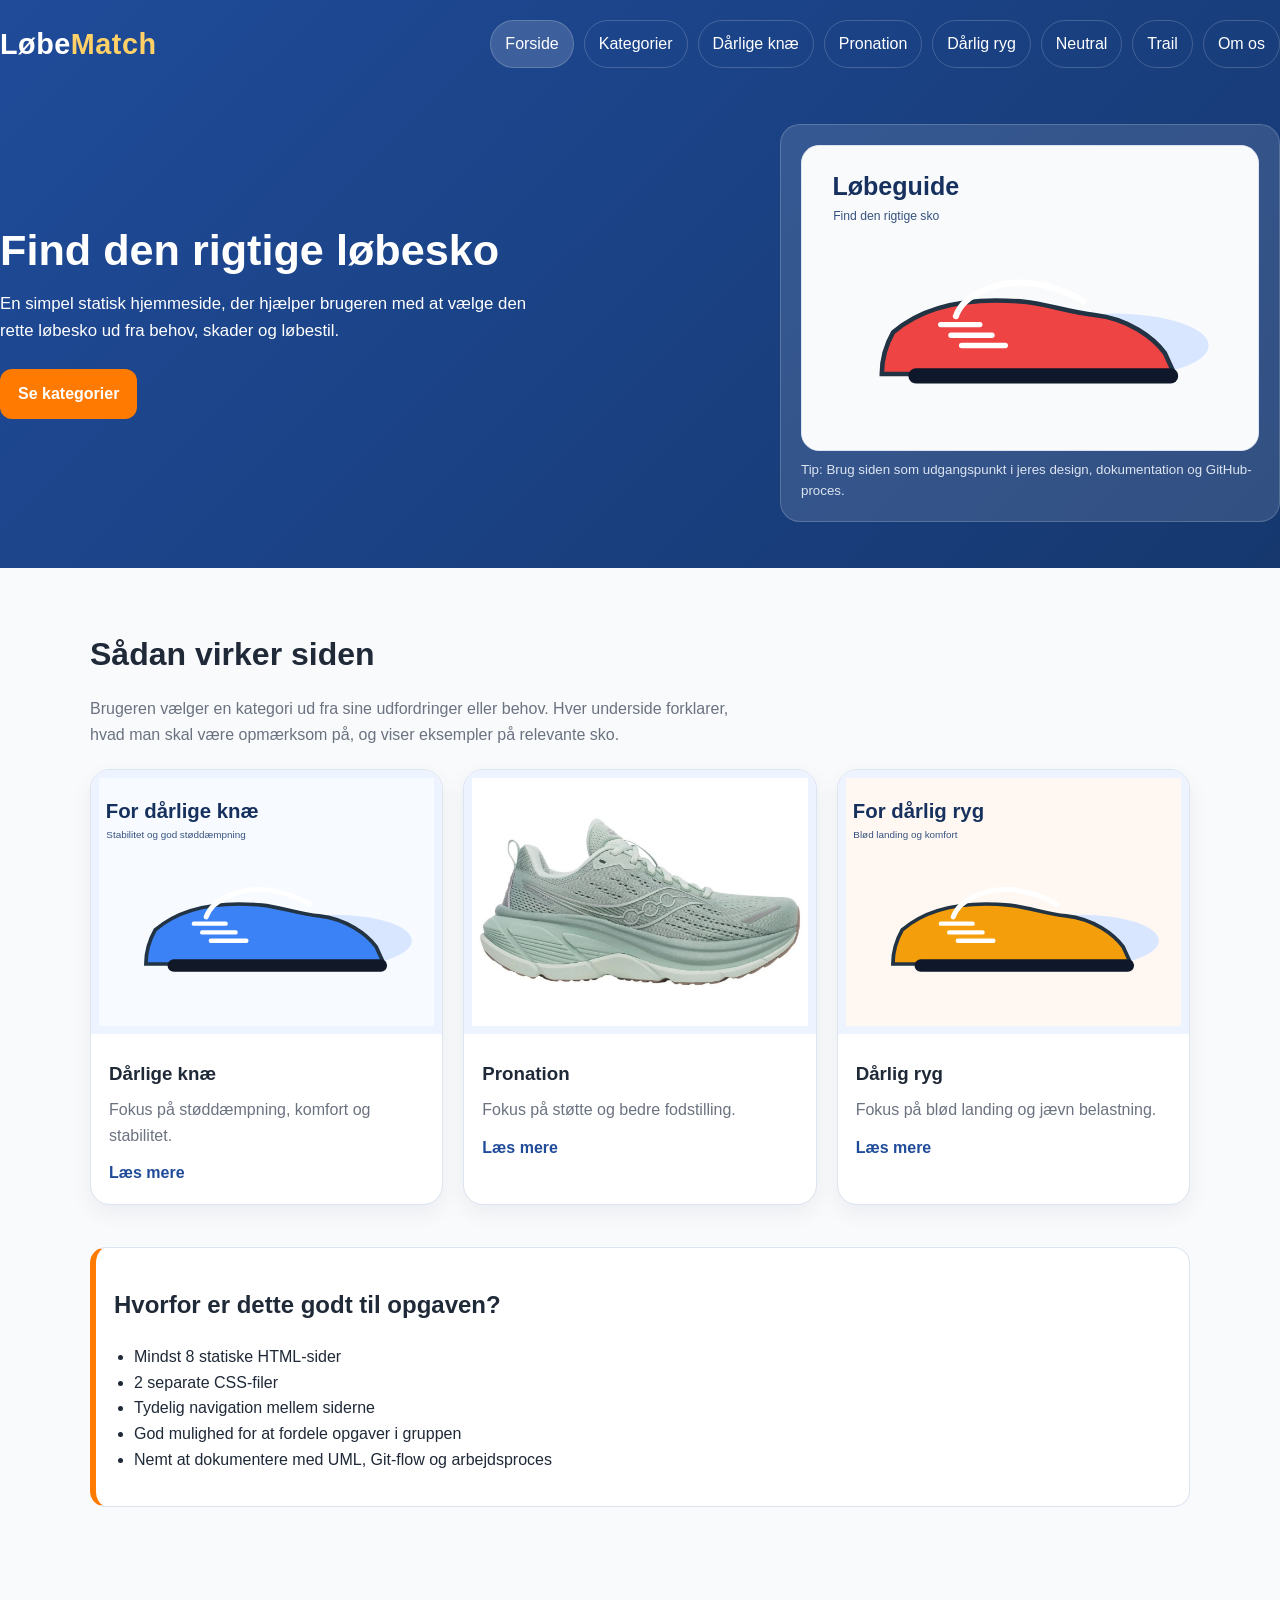
==== loebeguide_site/index.html @ 77e71f6b "lp" ====
<!DOCTYPE html>
<html lang="da">
<head>
  <meta charset="UTF-8">
  <meta name="viewport" content="width=device-width, initial-scale=1.0">
  <title>Find den rigtige løbesko | LøbeMatch</title>
  <link rel="stylesheet" href="style.css">
  <link rel="stylesheet" href="cards.css">
</head>
<body>
  <header>
    <div class="containerLORTEPROGRAM">
      <div class="topbar">
        <div class="logo">Løbe<span>Match</span></div>
        <nav> 
          <ul>
            <li><a href="index.html" class="active">Forside</a></li>
            <li><a href="kategorier.html">Kategorier</a></li>
            <li><a href="knae.html">Dårlige knæ</a></li>
            <li><a href="pronation.html">Pronation</a></li>
            <li><a href="ryg.html">Dårlig ryg</a></li>
            <li><a href="neutral.html">Neutral</a></li>
            <li><a href="trail.html">Trail</a></li>
            <li><a href="om-os.html">Om os</a></li>
          </ul>
        </nav>
      </div>
      <div class="hero">
        <div>
          <h1>Find den rigtige løbesko</h1>
          <p>En simpel statisk hjemmeside, der hjælper brugeren med at vælge den rette løbesko ud fra behov, skader og løbestil.</p>
          <div class="cta-row">
            <a class="btn btn-primary" href="kategorier.html">Se kategorier</a>
          </div>
        </div>
        <div class="hero-box">
          <img class="responsive" src="images/shoe-allround.svg" alt="Illustration af løbesko">
          <small class="note">Tip: Brug siden som udgangspunkt i jeres design, dokumentation og GitHub-proces.</small>
        </div>
      </div>
    </div>
  </header>
  <main class="container">
    
<section>
  <h2 class="section-title">Sådan virker siden</h2>
  <p class="lead">Brugeren vælger en kategori ud fra sine udfordringer eller behov. Hver underside forklarer, hvad man skal være opmærksom på, og viser eksempler på relevante sko.</p>
  <div class="grid">
    <article class="card">
      <img src="images/shoe-knae.svg" alt="Løbesko til dårlige knæ">
      <div class="card-content">
        <h3>Dårlige knæ</h3>
        <p>Fokus på støddæmpning, komfort og stabilitet.</p>
        <a href="knae.html">Læs mere</a>
      </div>
    </article>
    <article class="card">
      <img src="images/pronation1.jpeg" alt="Løbesko til pronation">
      <div class="card-content">
        <h3>Pronation</h3>
        <p>Fokus på støtte og bedre fodstilling.</p>
        <a href="pronation.html">Læs mere</a>
      </div>
    </article>
    <article class="card">
      <img src="images/shoe-ryg.svg" alt="Løbesko til dårlig ryg">
      <div class="card-content">
        <h3>Dårlig ryg</h3>
        <p>Fokus på blød landing og jævn belastning.</p>
        <a href="ryg.html">Læs mere</a>
      </div>
    </article>
  </div>
</section>
<section class="info-box">
  <h2>Hvorfor er dette godt til opgaven?</h2>
  <ul class="checklist">
    <li>Mindst 8 statiske HTML-sider</li>
    <li>2 separate CSS-filer</li>
    <li>Tydelig navigation mellem siderne</li>
    <li>God mulighed for at fordele opgaver i gruppen</li>
    <li>Nemt at dokumentere med UML, Git-flow og arbejdsproces</li>
  </ul>
</section>
  </main>
  <footer>
    <div class="container">
    </div>
  </footer>
</body>
</html>
---- loebeguide_site/style.css ----
:root{
  --primary:#1f4b99;
  --secondary:#e9f1ff;
  --accent:#ff7a00;
  --text:#1f2937;
  --muted:#6b7280;
  --bg:#f8fafc;
  --white:#ffffff;
  --success:#2e7d32;
  --border:#dbe4f0;
}
*{box-sizing:border-box}
html{scroll-behavior:smooth}
body{
  margin:0;
  font-family:Arial, Helvetica, sans-serif;
  color:var(--text);
  background:var(--bg);
  line-height:1.6;
}
header{
  background:linear-gradient(135deg,var(--primary),#16386f);
  color:var(--white);
  padding:20px 0 0;
}
.container{width:min(1100px,92%);margin:0 auto}
.topbar{
  display:flex;justify-content:space-between;align-items:center;gap:20px;padding-bottom:18px;
}
.logo{font-size:1.8rem;font-weight:700;letter-spacing:.5px}
.logo span{color:#ffd166}
nav ul{list-style:none;display:flex;flex-wrap:wrap;gap:10px;margin:0;padding:0}
nav a{
  display:inline-block;color:var(--white);text-decoration:none;padding:10px 14px;border-radius:999px;
  transition:.2s ease;border:1px solid rgba(255,255,255,.18);
}
nav a:hover, nav a.active{background:rgba(255,255,255,.15)}
.hero{
  display:grid;grid-template-columns:1.2fr .8fr;gap:30px;align-items:center;padding:38px 0 46px;
}
.hero h1{font-size:2.7rem;line-height:1.1;margin:0 0 16px}
.hero p{font-size:1.05rem;max-width:60ch}
.hero .cta-row{margin-top:24px;display:flex;flex-wrap:wrap;gap:12px}
.btn{
  text-decoration:none;border:none;padding:12px 18px;border-radius:12px;font-weight:700;display:inline-block;
}
.btn-primary{background:var(--accent);color:#fff}
.btn-secondary{background:#fff;color:var(--primary)}
.hero-box{
  background:rgba(255,255,255,.12);padding:20px;border-radius:20px;border:1px solid rgba(255,255,255,.18);
}
main{padding:34px 0 50px}
section{margin-bottom:42px}
.section-title{font-size:2rem;margin-bottom:10px}
.lead{color:var(--muted);max-width:75ch}
.info-box{
  background:var(--white);border:1px solid var(--border);border-left:6px solid var(--accent);
  border-radius:16px;padding:18px;margin:20px 0;
}
.two-col{display:grid;grid-template-columns:1fr 1fr;gap:24px;align-items:start}
.checklist{padding-left:20px}
footer{background:#0f172a;color:#cbd5e1;padding:26px 0;margin-top:50px}
footer a{color:#fff}
small.note{display:block;color:#dbe4f0;margin-top:8px}
table{
  width:100%;border-collapse:collapse;background:#fff;border-radius:14px;overflow:hidden;border:1px solid var(--border);
}
th, td{text-align:left;padding:14px;border-bottom:1px solid var(--border)}
th{background:var(--secondary)}
.tag{
  display:inline-block;padding:6px 10px;border-radius:999px;background:var(--secondary);
  color:var(--primary);font-size:.9rem;font-weight:700;margin:4px 8px 4px 0;
}
img.responsive{max-width:100%;display:block;border-radius:18px;border:1px solid var(--border);background:#fff}
@media (max-width:800px){
  .hero, .two-col{grid-template-columns:1fr}
  .hero h1{font-size:2.1rem}
  .topbar{flex-direction:column;align-items:flex-start}
}
---- loebeguide_site/cards.css ----
.grid{
  display:grid;
  grid-template-columns:repeat(auto-fit, minmax(230px, 1fr));
  gap:20px;
  margin-top:22px;
}
.card{
  background:#fff;border:1px solid #dbe4f0;border-radius:20px;overflow:hidden;
  box-shadow:0 8px 22px rgba(15,23,42,.06);transition:transform .2s ease, box-shadow .2s ease;
}
.card:hover{transform:translateY(-4px);box-shadow:0 16px 34px rgba(15,23,42,.10)}
.card img{width:100%;aspect-ratio:4/3;object-fit:cover;background:#eef4ff;padding:8px}
.card-content{padding:18px}
.card h3{margin:0 0 8px}
.card p{margin:0 0 12px;color:#6b7280}
.card a{text-decoration:none;font-weight:700;color:#1f4b99}
.tabs{display:flex;flex-wrap:wrap;gap:12px;margin:20px 0 0}
.tabs a{
  text-decoration:none;background:#fff;color:#1f4b99;border:1px solid #dbe4f0;border-radius:999px;padding:10px 14px;font-weight:700;
}
.highlight{background:#e9f1ff;border:1px dashed #8da9d6;border-radius:16px;padding:16px}
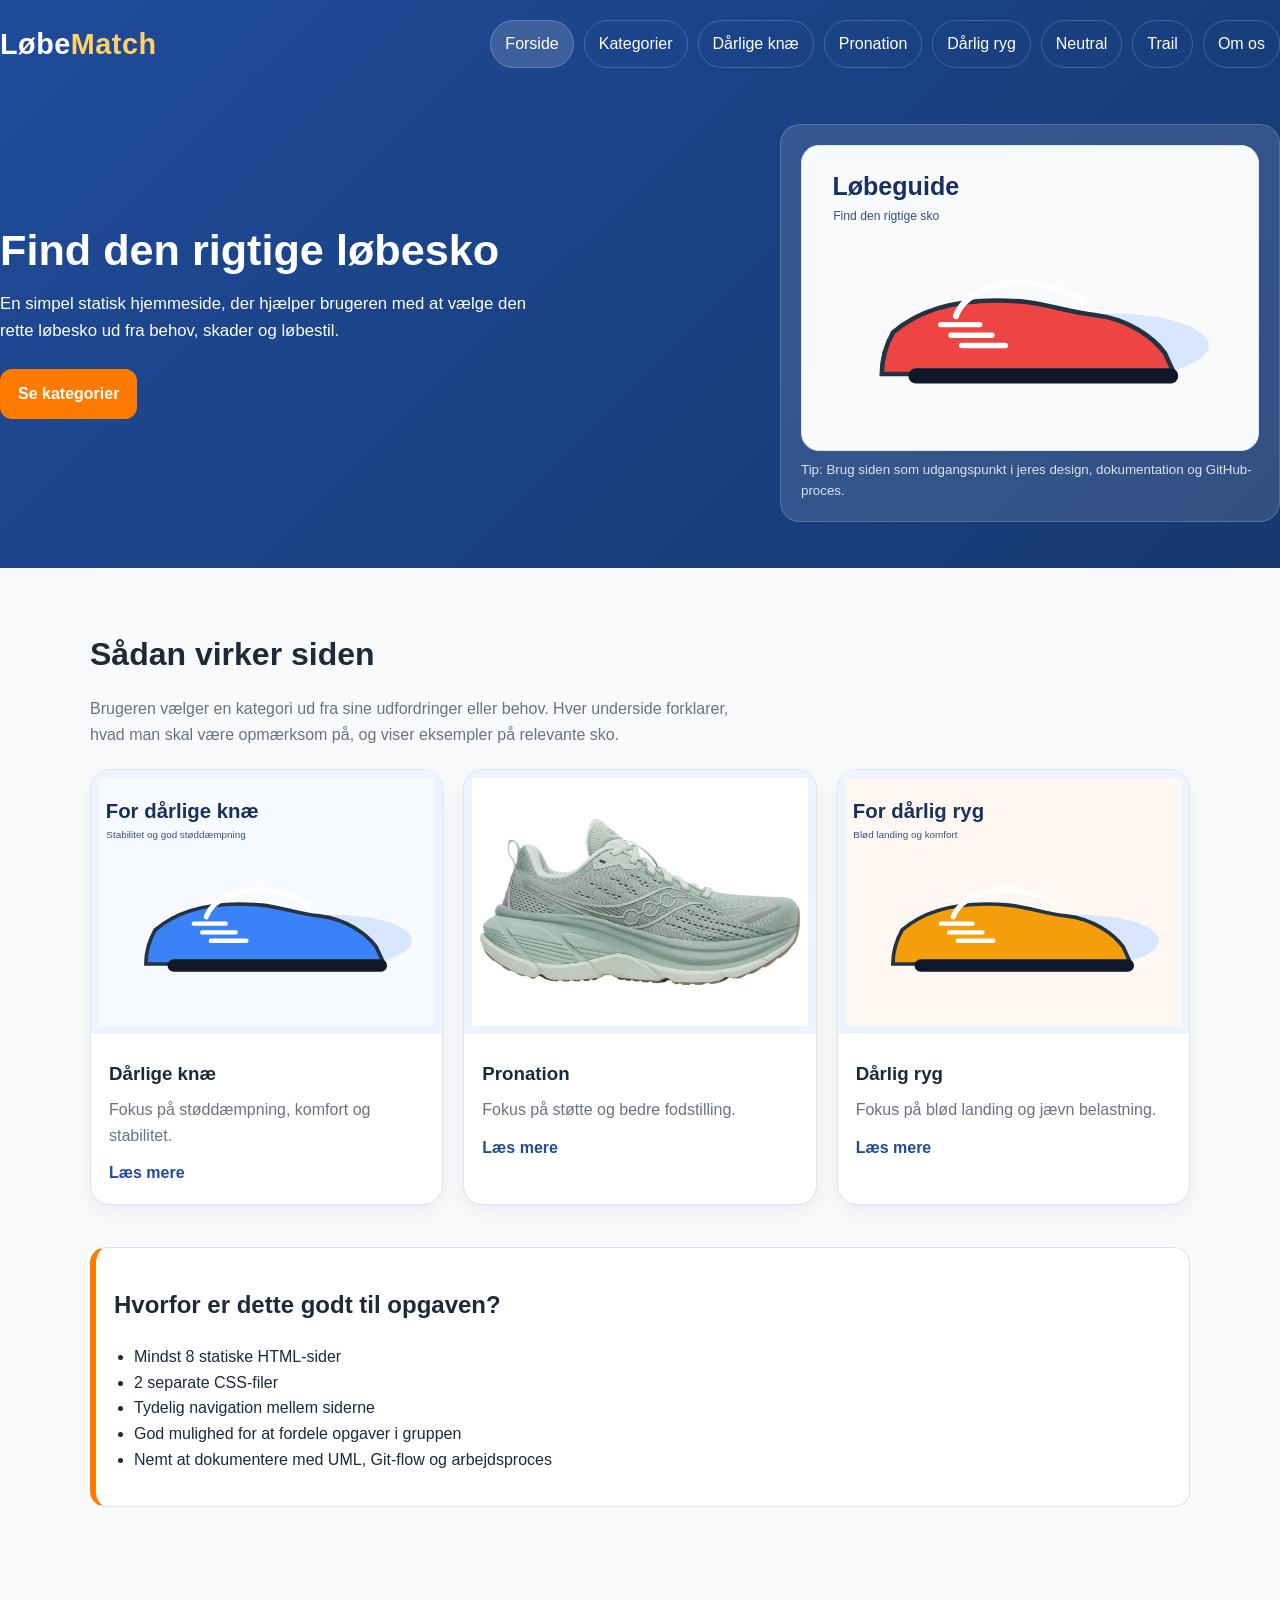
==== commit b84c2d59: "lort" ====
--- a/loebeguide_site/index.html
+++ b/loebeguide_site/index.html
@@ -9,6 +9,7 @@
 </head>
 <body>
   <header>
+<head>
     <div class="containerLORTEPROGRAM">
       <div class="topbar">
         <div class="logo">Løbe<span>Match</span></div>
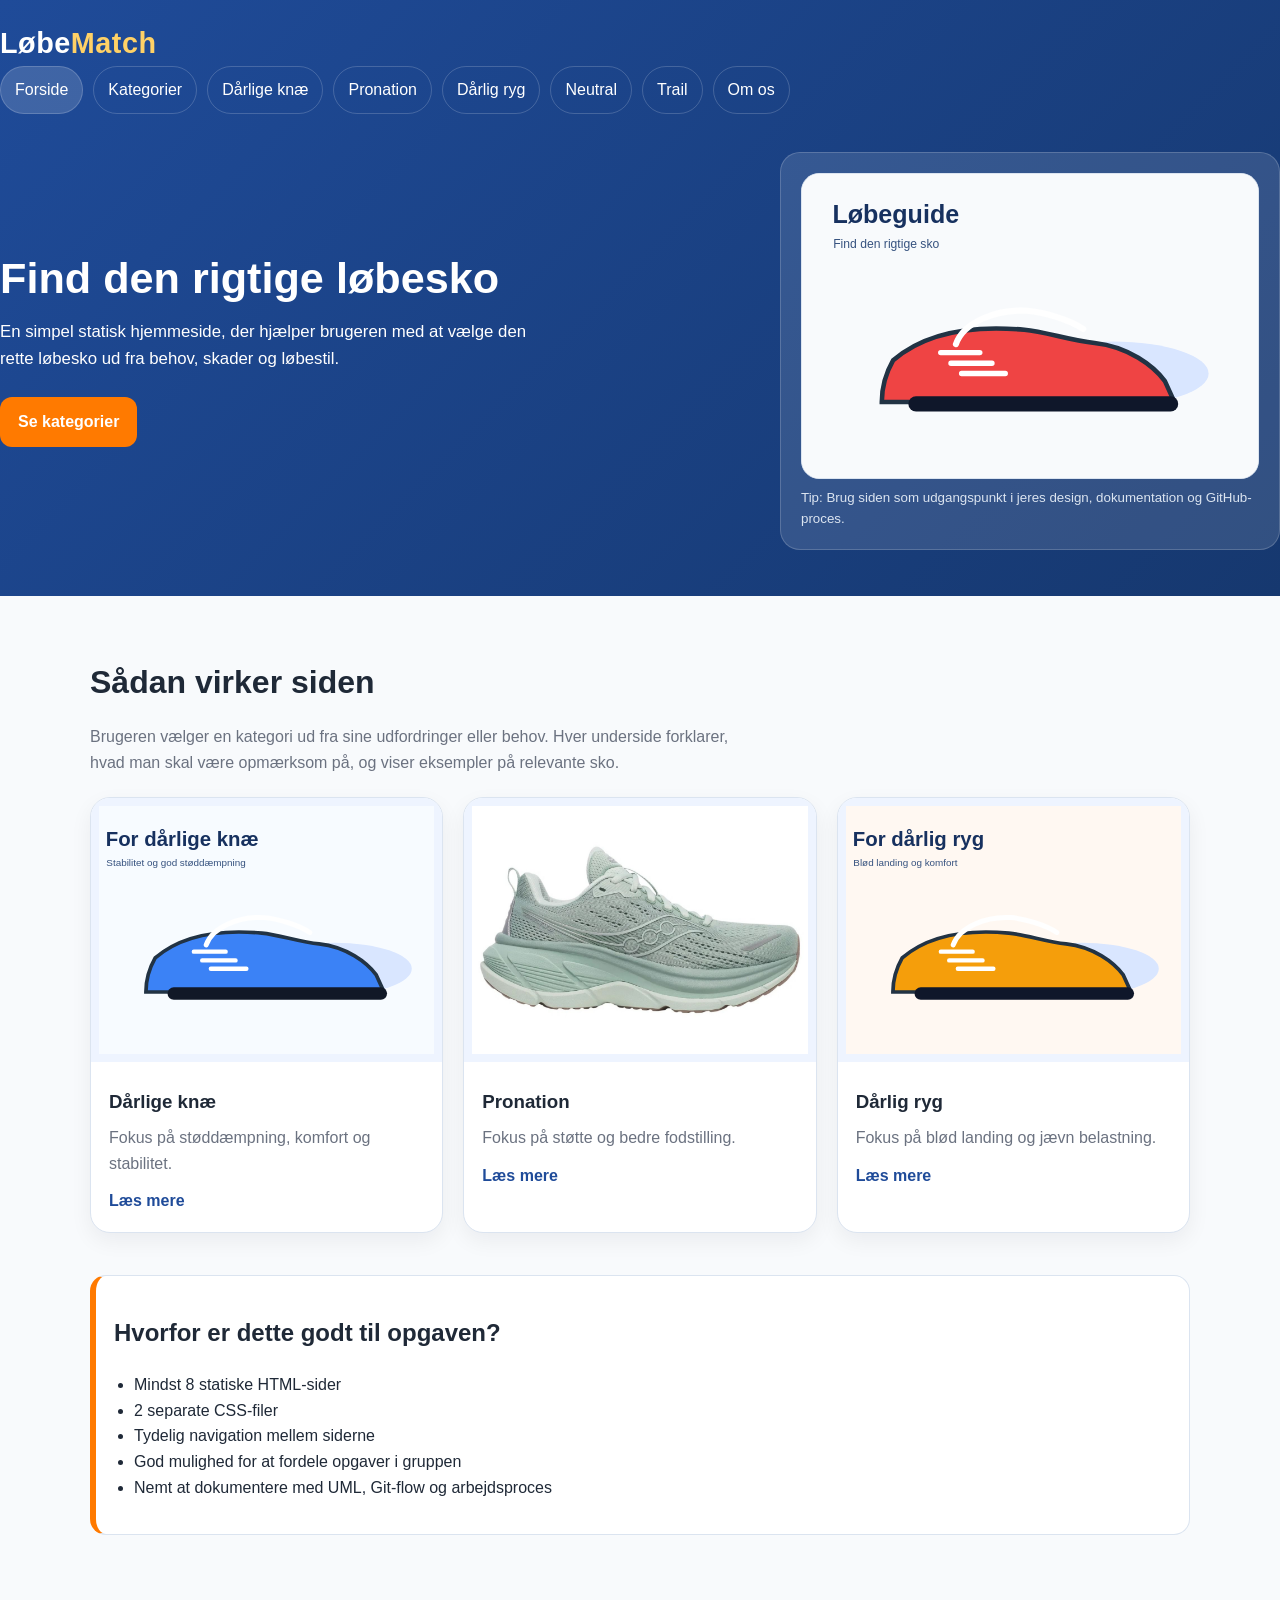
==== commit beac4f6e: "test" ====
--- a/loebeguide_site/index.html
+++ b/loebeguide_site/index.html
@@ -11,7 +11,7 @@
   <header>
 <head>
     <div class="containerLORTEPROGRAM">
-      <div class="topbar">
+      <div class="topbarTEST">
         <div class="logo">Løbe<span>Match</span></div>
         <nav> 
           <ul>
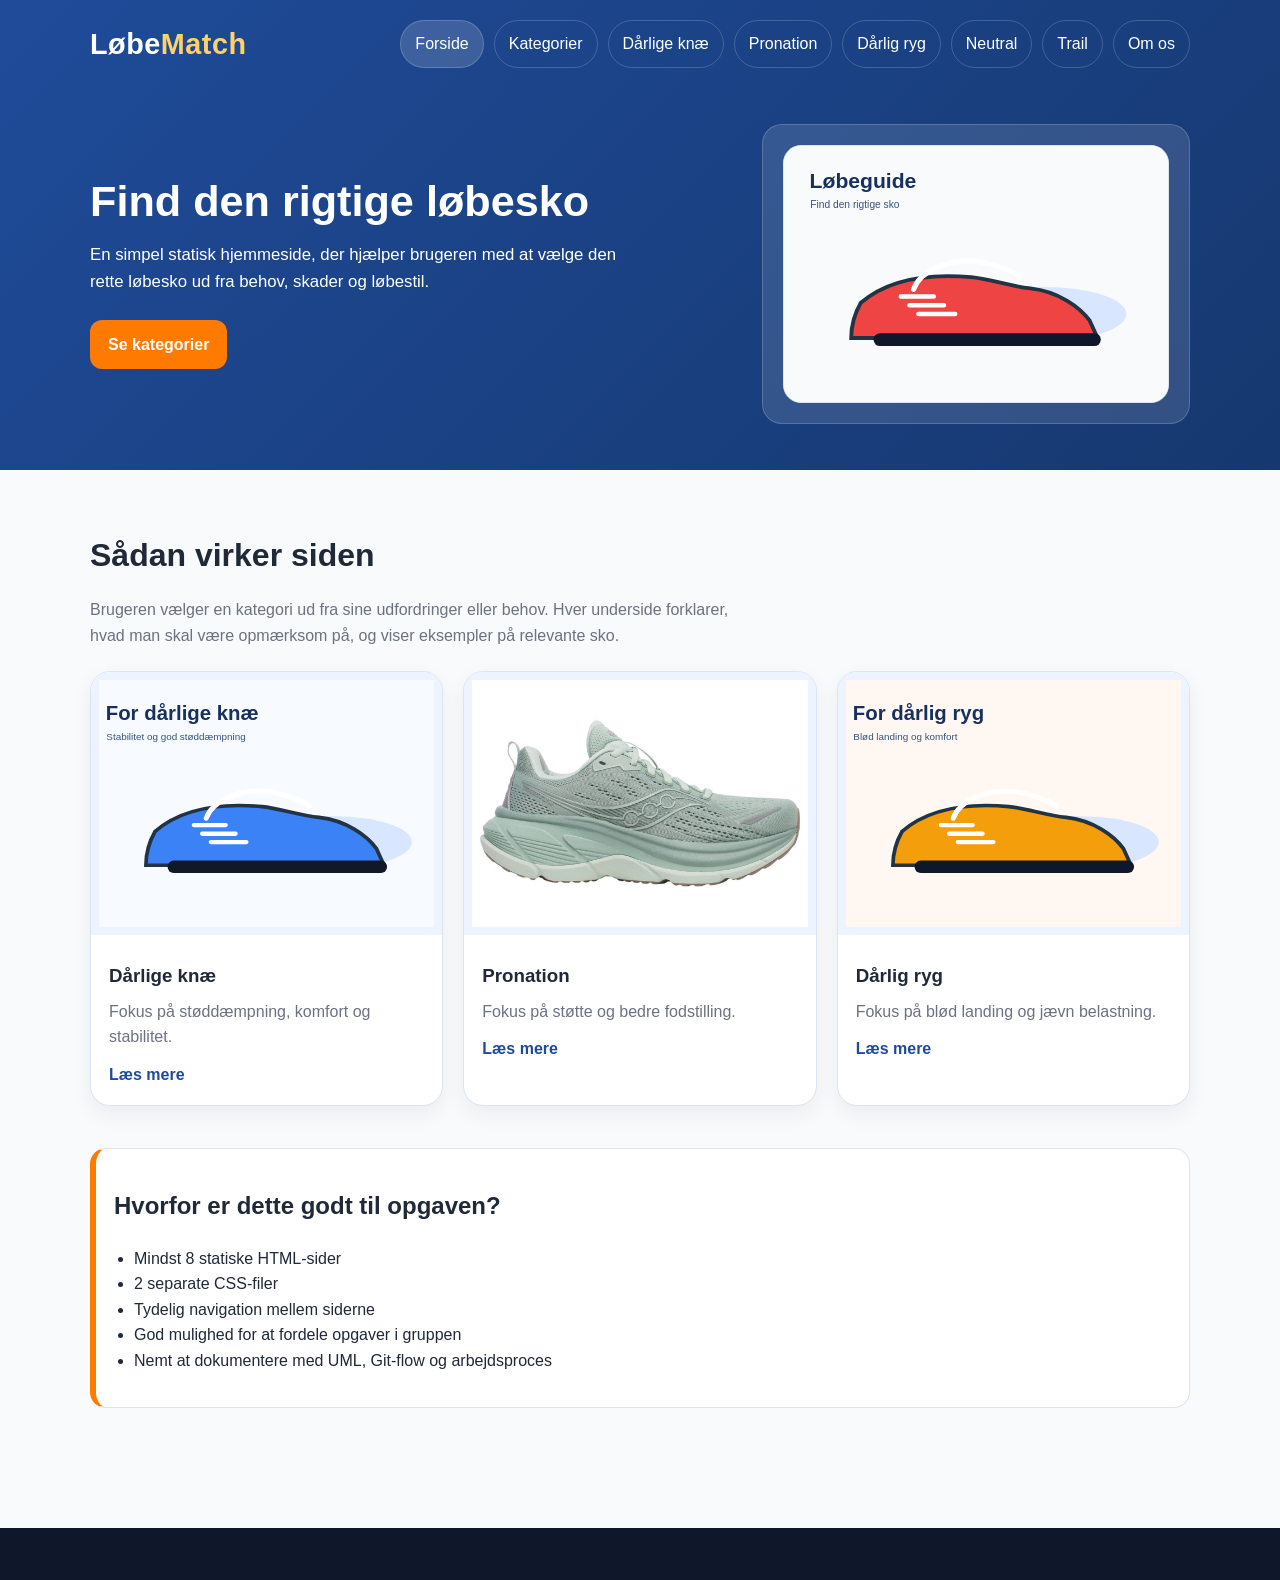
==== commit 8c4ef7ac: "slet unødvenig test" ====
--- a/loebeguide_site/index.html
+++ b/loebeguide_site/index.html
@@ -10,8 +10,8 @@
 <body>
   <header>
 <head>
-    <div class="containerLORTEPROGRAM">
-      <div class="topbarTEST">
+    <div class="container">
+      <div class="topbar">
         <div class="logo">Løbe<span>Match</span></div>
         <nav> 
           <ul>
@@ -36,7 +36,6 @@
         </div>
         <div class="hero-box">
           <img class="responsive" src="images/shoe-allround.svg" alt="Illustration af løbesko">
-          <small class="note">Tip: Brug siden som udgangspunkt i jeres design, dokumentation og GitHub-proces.</small>
         </div>
       </div>
     </div>
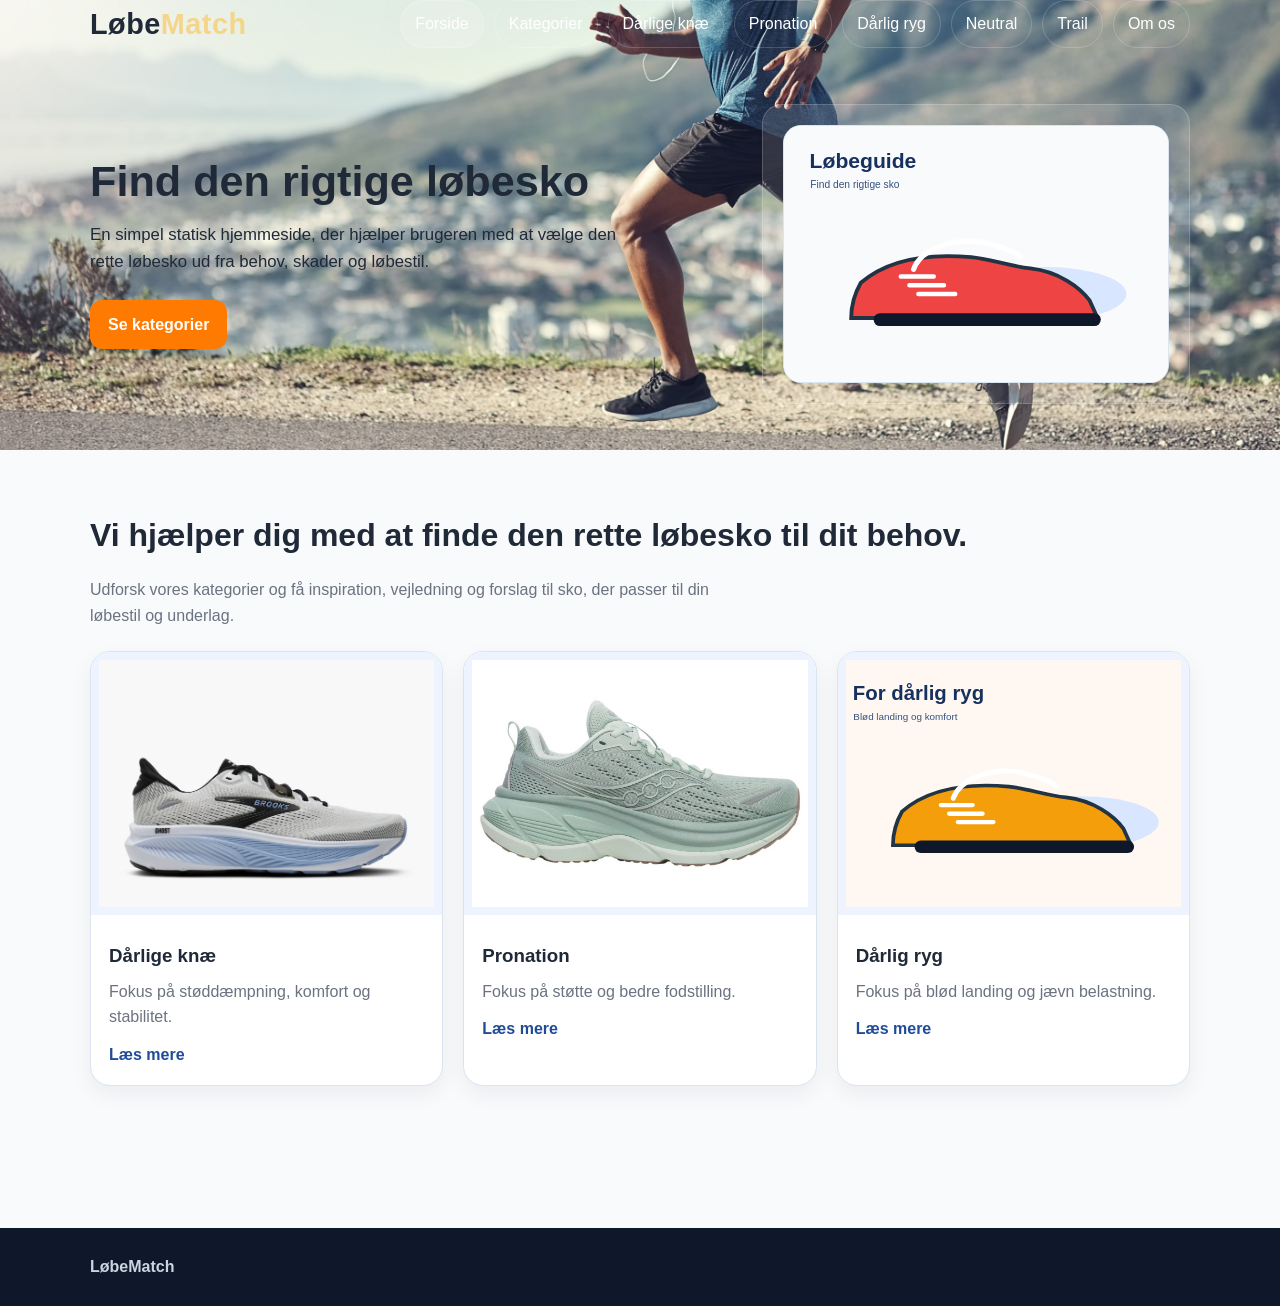
==== commit 68bc3c7f: "forside ændringer" ====
--- a/loebeguide_site/index.html
+++ b/loebeguide_site/index.html
@@ -43,11 +43,11 @@
   <main class="container">
     
 <section>
-  <h2 class="section-title">Sådan virker siden</h2>
-  <p class="lead">Brugeren vælger en kategori ud fra sine udfordringer eller behov. Hver underside forklarer, hvad man skal være opmærksom på, og viser eksempler på relevante sko.</p>
+  <h2 class="section-title">Vi hjælper dig med at finde den rette løbesko til dit behov.</h2>
+  <p class="lead">Udforsk vores kategorier og få inspiration, vejledning og forslag til sko, der passer til din løbestil og underlag.</p>
   <div class="grid">
     <article class="card">
-      <img src="images/shoe-knae.svg" alt="Løbesko til dårlige knæ">
+      <img src="images/badknee1.jpeg">
       <div class="card-content">
         <h3>Dårlige knæ</h3>
         <p>Fokus på støddæmpning, komfort og stabilitet.</p>
@@ -72,19 +72,10 @@
     </article>
   </div>
 </section>
-<section class="info-box">
-  <h2>Hvorfor er dette godt til opgaven?</h2>
-  <ul class="checklist">
-    <li>Mindst 8 statiske HTML-sider</li>
-    <li>2 separate CSS-filer</li>
-    <li>Tydelig navigation mellem siderne</li>
-    <li>God mulighed for at fordele opgaver i gruppen</li>
-    <li>Nemt at dokumentere med UML, Git-flow og arbejdsproces</li>
-  </ul>
-</section>
   </main>
   <footer>
     <div class="container">
+       <strong>LøbeMatch</strong>
     </div>
   </footer>
 </body>
--- a/loebeguide_site/style.css
+++ b/loebeguide_site/style.css
@@ -1,34 +1,35 @@
 :root{
-  --primary:#1f4b99;
+  --primary:#b12e70;
   --secondary:#e9f1ff;
   --accent:#ff7a00;
   --text:#1f2937;
   --muted:#6b7280;
   --bg:#f8fafc;
   --white:#ffffff;
-  --success:#2e7d32;
+  --success:#4e2e7d;
   --border:#dbe4f0;
 }
 *{box-sizing:border-box}
 html{scroll-behavior:smooth}
 body{
   margin:0;
-  font-family:Arial, Helvetica, sans-serif;
+  font-family:'Franklin Gothic Medium', Arial, sans-serif, Helvetica, sans-serif;
   color:var(--text);
   background:var(--bg);
   line-height:1.6;
 }
 header{
-  background:linear-gradient(135deg,var(--primary),#16386f);
-  color:var(--white);
-  padding:20px 0 0;
+  background-image: url("images/running.jpg");
+  background-size: cover;
+  background-position: center;
+  background-repeat: no-repeat;
 }
 .container{width:min(1100px,92%);margin:0 auto}
 .topbar{
   display:flex;justify-content:space-between;align-items:center;gap:20px;padding-bottom:18px;
 }
 .logo{font-size:1.8rem;font-weight:700;letter-spacing:.5px}
-.logo span{color:#ffd166}
+.logo span{color:#f5d589}
 nav ul{list-style:none;display:flex;flex-wrap:wrap;gap:10px;margin:0;padding:0}
 nav a{
   display:inline-block;color:var(--white);text-decoration:none;padding:10px 14px;border-radius:999px;
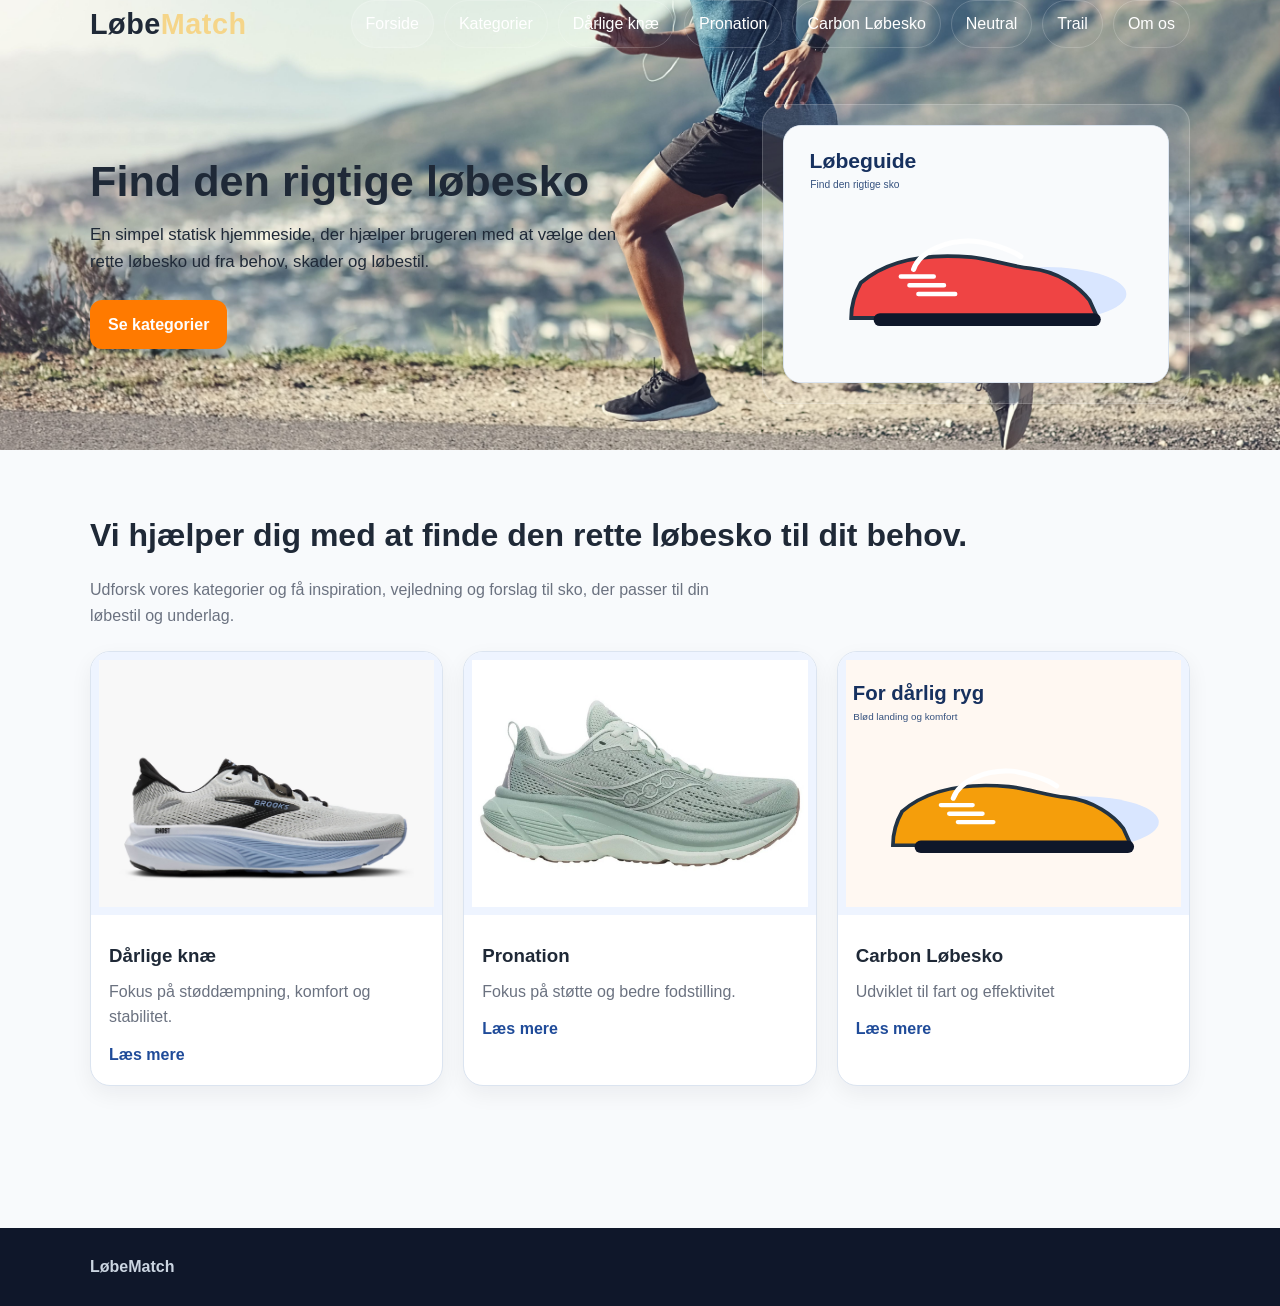
==== commit a7377cc8: "ændring dårlig ryg til carbon sko i stedet" ====
--- a/loebeguide_site/index.html
+++ b/loebeguide_site/index.html
@@ -19,7 +19,7 @@
             <li><a href="kategorier.html">Kategorier</a></li>
             <li><a href="knae.html">Dårlige knæ</a></li>
             <li><a href="pronation.html">Pronation</a></li>
-            <li><a href="ryg.html">Dårlig ryg</a></li>
+            <li><a href="carbon.html">Carbon Løbesko</a></li>
             <li><a href="neutral.html">Neutral</a></li>
             <li><a href="trail.html">Trail</a></li>
             <li><a href="om-os.html">Om os</a></li>
@@ -55,7 +55,7 @@
       </div>
     </article>
     <article class="card">
-      <img src="images/pronation1.jpeg" alt="Løbesko til pronation">
+      <img src="images/pronation1.jpeg">
       <div class="card-content">
         <h3>Pronation</h3>
         <p>Fokus på støtte og bedre fodstilling.</p>
@@ -63,10 +63,10 @@
       </div>
     </article>
     <article class="card">
-      <img src="images/shoe-ryg.svg" alt="Løbesko til dårlig ryg">
+      <img src="images/shoe-ryg.svg" >
       <div class="card-content">
-        <h3>Dårlig ryg</h3>
-        <p>Fokus på blød landing og jævn belastning.</p>
+        <h3>Carbon Løbesko</h3>
+        <p>Udviklet til fart og effektivitet</p>
         <a href="ryg.html">Læs mere</a>
       </div>
     </article>
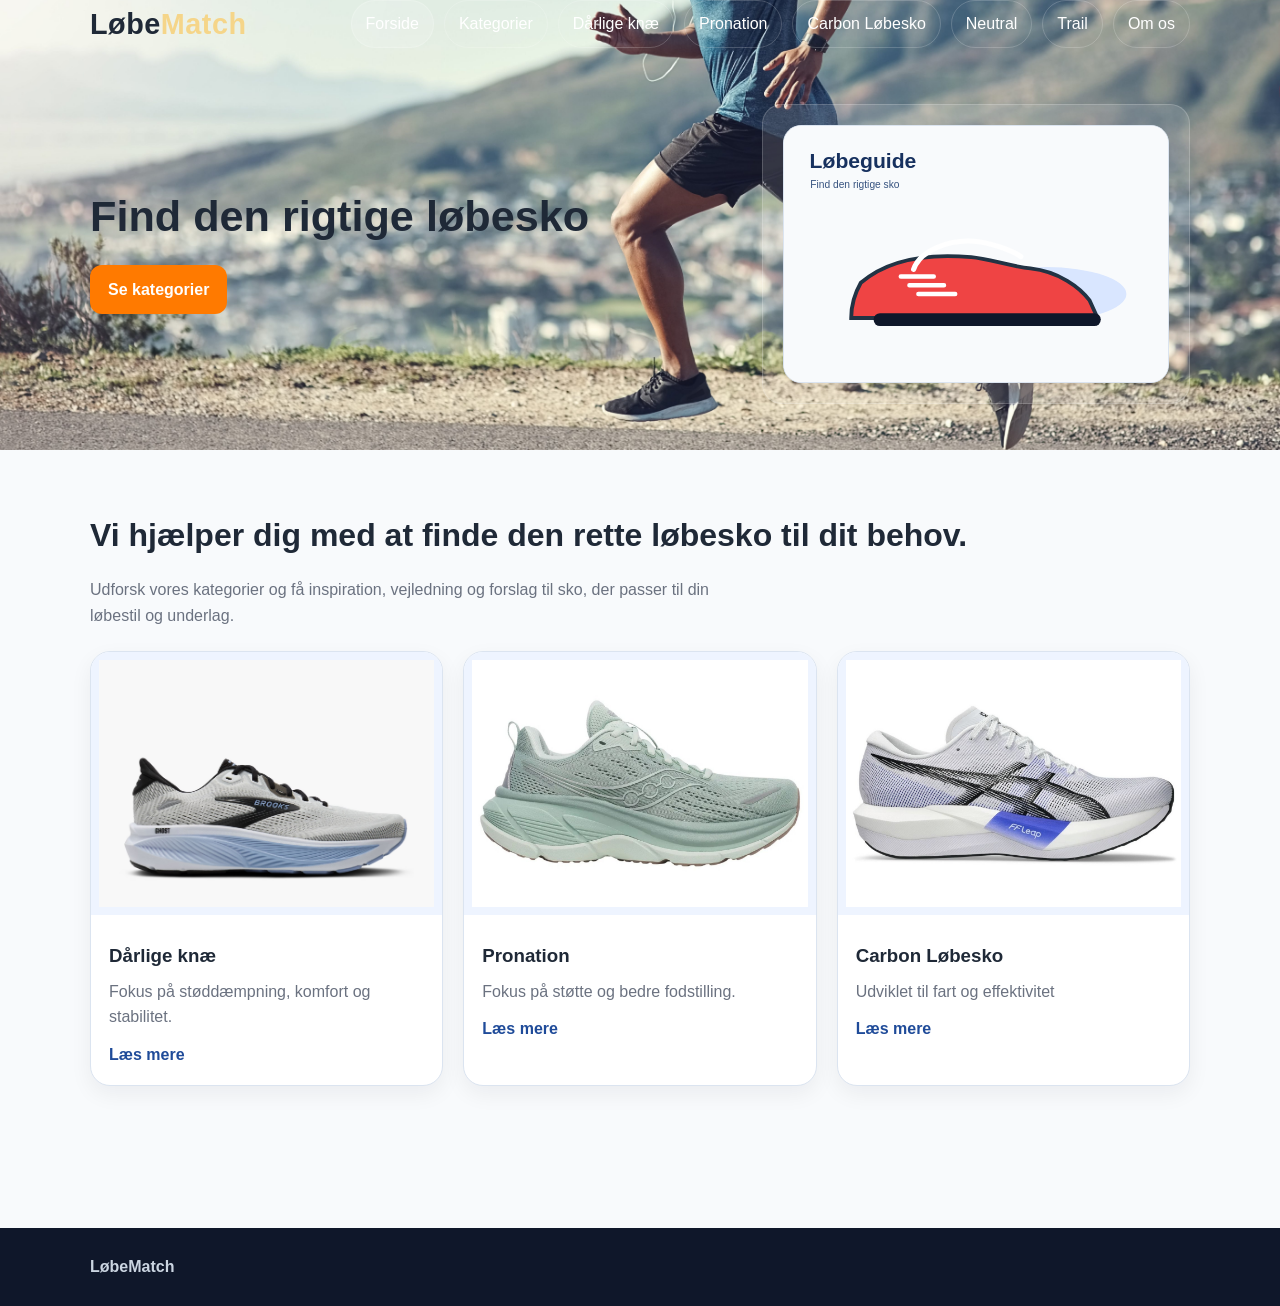
==== commit e2939861: "fiks forside" ====
--- a/loebeguide_site/index.html
+++ b/loebeguide_site/index.html
@@ -29,13 +29,12 @@
       <div class="hero">
         <div>
           <h1>Find den rigtige løbesko</h1>
-          <p>En simpel statisk hjemmeside, der hjælper brugeren med at vælge den rette løbesko ud fra behov, skader og løbestil.</p>
           <div class="cta-row">
             <a class="btn btn-primary" href="kategorier.html">Se kategorier</a>
           </div>
         </div>
         <div class="hero-box">
-          <img class="responsive" src="images/shoe-allround.svg" alt="Illustration af løbesko">
+          <img class="responsive" src="images/shoe-allround.svg">
         </div>
       </div>
     </div>
@@ -63,11 +62,11 @@
       </div>
     </article>
     <article class="card">
-      <img src="images/shoe-ryg.svg" >
+      <img src="images/carbon1.jpg" >
       <div class="card-content">
         <h3>Carbon Løbesko</h3>
         <p>Udviklet til fart og effektivitet</p>
-        <a href="ryg.html">Læs mere</a>
+        <a href="carbon.html">Læs mere</a>
       </div>
     </article>
   </div>
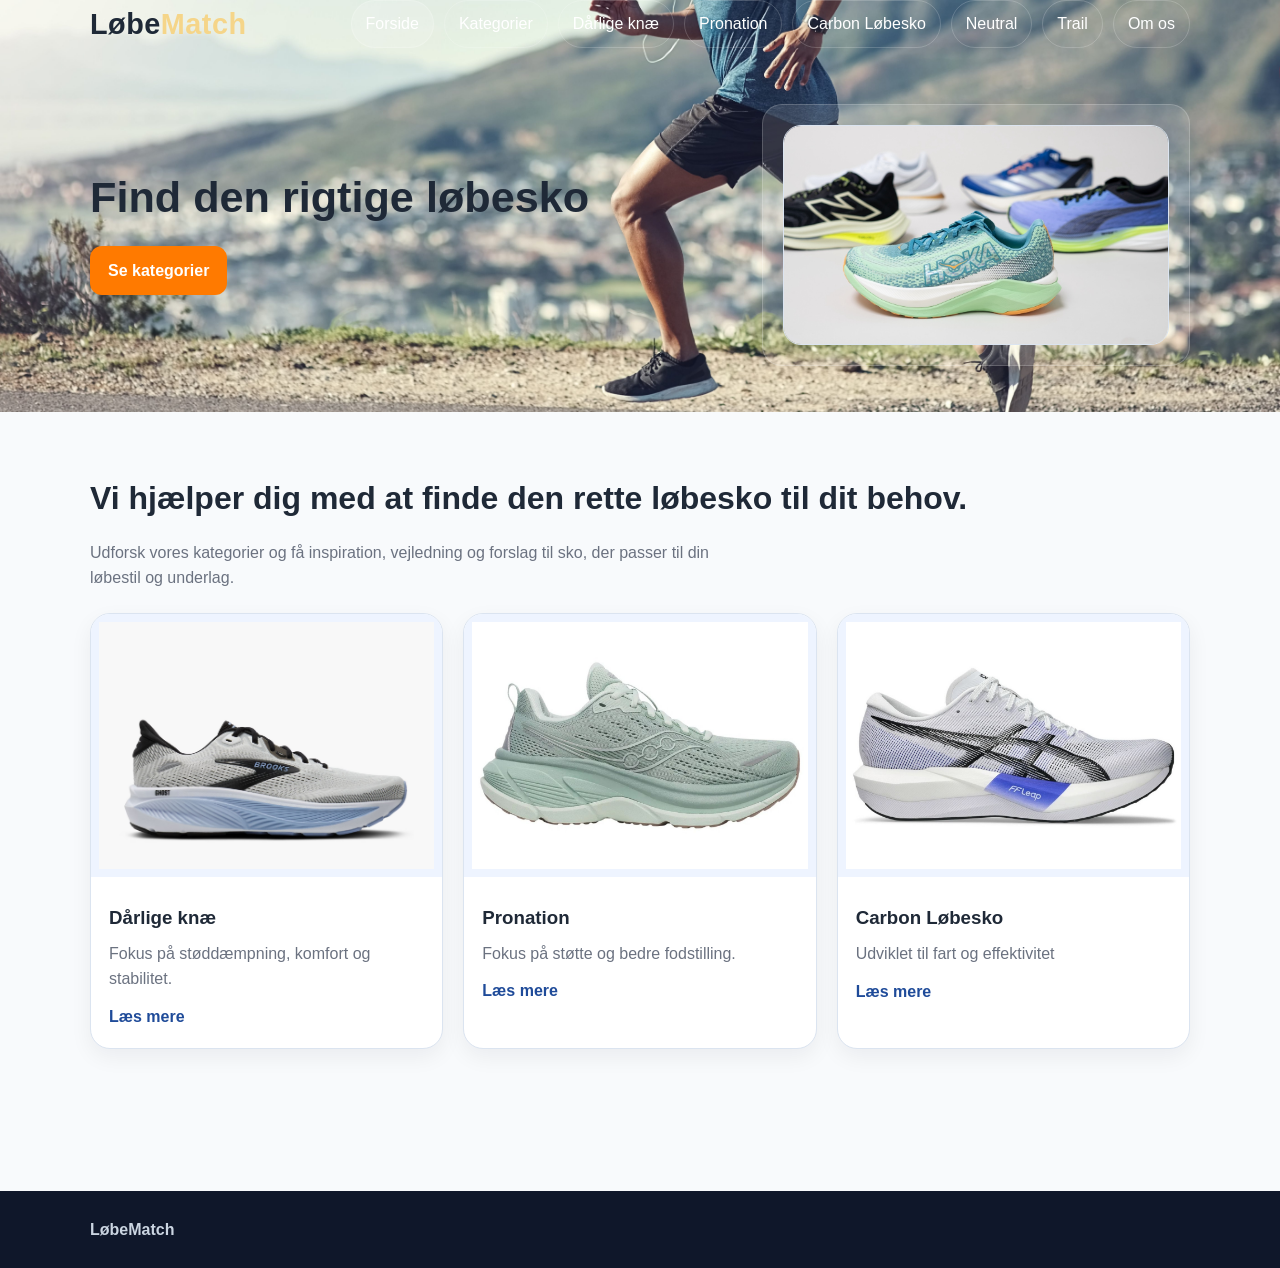
==== commit c35a7c5b: "nyt billede på alle sider" ====
--- a/loebeguide_site/index.html
+++ b/loebeguide_site/index.html
@@ -34,7 +34,7 @@
           </div>
         </div>
         <div class="hero-box">
-          <img class="responsive" src="images/shoe-allround.svg">
+          <img class="responsive" src="images/allshoes.jpg">
         </div>
       </div>
     </div>
